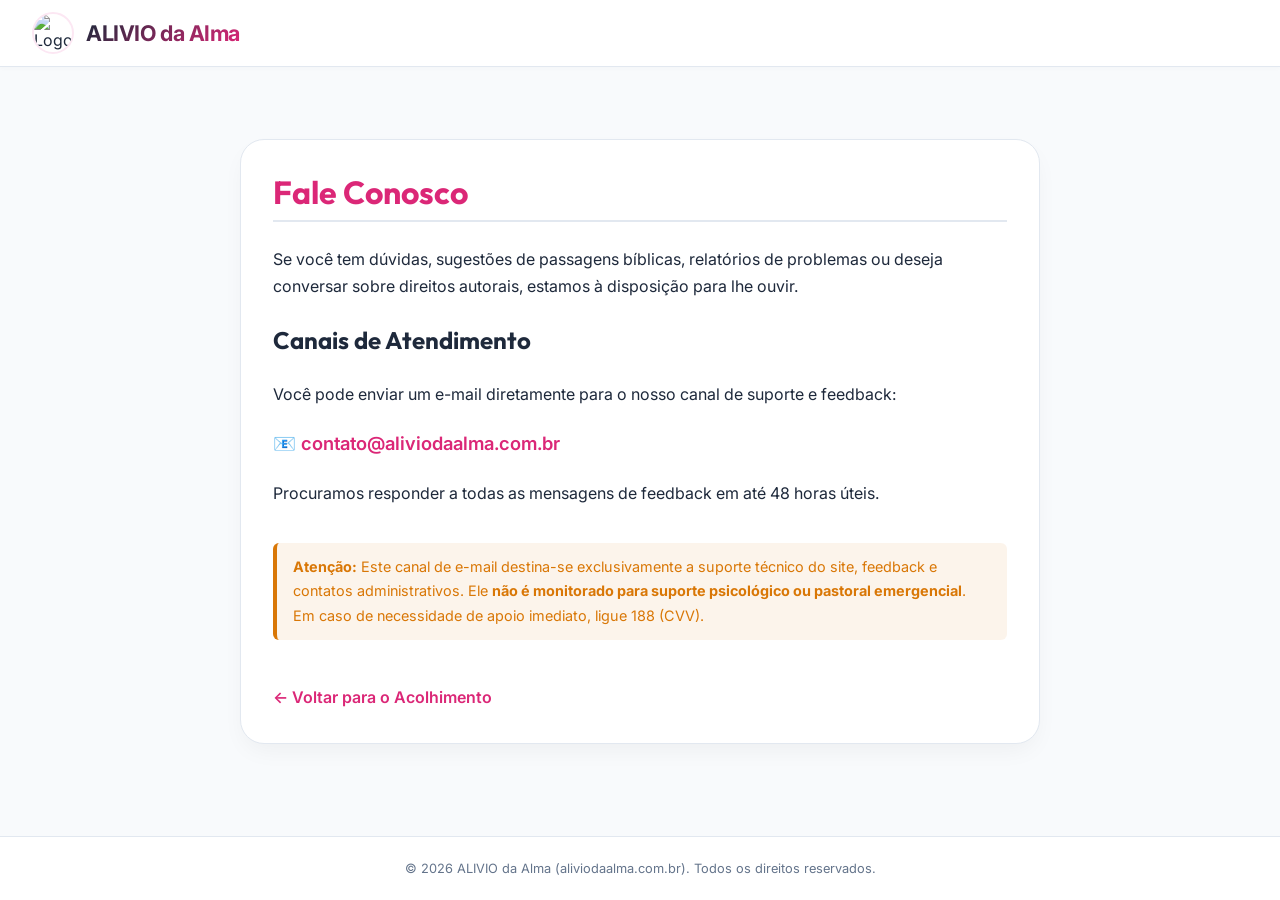
==== contato.html @ e8f315d5 "mplementação do ALIVIO DA ALMA v1.0" ====
<!DOCTYPE html>
<html lang="pt-BR">
<head>
  <meta charset="UTF-8">
  <meta name="viewport" content="width=device-width, initial-scale=1.0">
  <title>Contato — ALIVIO da Alma</title>
  <meta name="description" content="Entre em contato com a equipe do ALIVIO da Alma para suporte, feedback ou dúvidas.">
  <link rel="stylesheet" href="style.css">
</head>
<body>
  <header>
    <div class="logo-container">
      <img src="C:/Users/jfcne_felc0s1/.gemini/antigravity-ide/brain/b9b79a69-8cdb-42b5-97d2-70d0fd7cb376/logo_alivio_alma_1784216895215.png" alt="Logo ALIVIO da Alma" class="logo-img">
      <span class="logo-text">ALIVIO da Alma</span>
    </div>
  </header>

  <main style="display: block;">
    <div class="page-container">
      <h1 class="page-title">Fale Conosco</h1>
      <div class="page-content">
        <p>Se você tem dúvidas, sugestões de passagens bíblicas, relatórios de problemas ou deseja conversar sobre direitos autorais, estamos à disposição para lhe ouvir.</p>
        
        <h2>Canais de Atendimento</h2>
        <p>Você pode enviar um e-mail diretamente para o nosso canal de suporte e feedback:</p>
        <p style="font-size: 1.15rem; font-weight: 600; color: var(--color-accent);">
          📧 <a href="mailto:contato@aliviodaalma.com.br" style="color: var(--color-accent); text-decoration: none;">contato@aliviodaalma.com.br</a>
        </p>

        <p>Procuramos responder a todas as mensagens de feedback em até 48 horas úteis.</p>
        
        <div class="modal-warning-box" style="margin-top: 1rem;">
          <strong>Atenção:</strong> Este canal de e-mail destina-se exclusivamente a suporte técnico do site, feedback e contatos administrativos. Ele <strong>não é monitorado para suporte psicológico ou pastoral emergencial</strong>. Em caso de necessidade de apoio imediato, ligue 188 (CVV).
        </div>

        <a href="index.html" class="back-btn">← Voltar para o Acolhimento</a>
      </div>
    </div>
  </main>

  <footer>
    <p>&copy; 2026 ALIVIO da Alma (aliviodaalma.com.br). Todos os direitos reservados.</p>
  </footer>
</body>
</html>
---- style.css ----
/* style.css - Alívio da Alma Design System */

@import url('https://fonts.googleapis.com/css2?family=Outfit:wght@300;400;500;600;700&family=Inter:wght@300;400;500;600&display=swap');

:root {
  /* Cores e Tokens - Tema Claro Rosa & Cinza */
  --bg-main: #F8FAFC;      /* Fundo principal ultra claro */
  --bg-card: #FFFFFF;      /* Fundo dos cards puro branco */
  --bg-chat-user: #FCE7F3; /* Rosa claro suave (pink-100) */
  --bg-chat-bot: #F1F5F9;  /* Cinza claro/slate (slate-100) */
  --color-text: #1E293B;   /* Texto principal cinza escuro (slate-800) para excelente contraste */
  --color-muted: #64748B;  /* Cinza médio (slate-500) */
  --color-gold: #D97706;   /* Dourado/Amber mais escuro para leitura no fundo claro */
  --color-accent: #DB2777; /* Rosa escuro/pink ativo (pink-600) */
  
  --font-title: 'Outfit', sans-serif;
  --font-body: 'Inter', sans-serif;
}

* {
  box-sizing: border-box;
  margin: 0;
  padding: 0;
}

body {
  background-color: var(--bg-main);
  color: var(--color-text);
  font-family: var(--font-body);
  display: flex;
  flex-direction: column;
  min-height: 100vh;
  overflow-x: hidden;
}

h1, h2, h3, h4 {
  font-family: var(--font-title);
  color: var(--color-text);
}

/* Header */
header {
  background-color: var(--bg-card);
  border-bottom: 1px solid #E2E8F0;
  padding: 0.75rem 2rem;
  display: flex;
  justify-content: space-between;
  align-items: center;
  box-shadow: 0 2px 4px rgba(0,0,0,0.02);
}

.logo-container {
  display: flex;
  align-items: center;
  gap: 0.75rem;
}

.logo-img {
  width: 42px;
  height: 42px;
  object-fit: cover;
  border-radius: 50%;
  border: 2px solid var(--bg-chat-user);
}

.logo-text {
  font-size: 1.35rem;
  font-weight: 700;
  letter-spacing: -0.02em;
  background: linear-gradient(135deg, #1E293B 0%, var(--color-accent) 100%);
  -webkit-background-clip: text;
  -webkit-text-fill-color: transparent;
}

/* Badge de Status */
.status-badge {
  display: inline-flex;
  align-items: center;
  gap: 0.5rem;
  padding: 0.375rem 0.75rem;
  border-radius: 9999px;
  font-size: 0.75rem;
  font-weight: 600;
  background-color: #F1F5F9;
  border: 1px solid #E2E8F0;
  transition: all 0.3s ease;
}

.status-dot {
  width: 8px;
  height: 8px;
  border-radius: 50%;
  background-color: var(--color-muted);
}

/* Estados do Status */
.status-verifying { color: var(--color-muted); }
.status-verifying .status-dot { background-color: var(--color-muted); animation: pulse 1.5s infinite; }

.status-downloading { color: var(--color-gold); }
.status-downloading .status-dot { background-color: var(--color-gold); animation: pulse 1.5s infinite; }

.status-online { color: var(--color-accent); }
.status-online .status-dot { background-color: var(--color-accent); box-shadow: 0 0 8px var(--color-accent); }

.status-error { color: #EF4444; }
.status-error .status-dot { background-color: #EF4444; }

@keyframes pulse {
  0%, 100% { opacity: 0.4; }
  50% { opacity: 1; }
}

/* Layout Principal */
main {
  flex: 1;
  display: grid;
  grid-template-columns: 1fr 320px;
  max-width: 1440px;
  width: 100%;
  margin: 0 auto;
  padding: 1.5rem;
  gap: 1.5rem;
}

@media (max-width: 1024px) {
  main {
    grid-template-columns: 1fr;
  }
}

/* Container do Chat */
.chat-container {
  background-color: var(--bg-card);
  border-radius: 1.5rem;
  border: 1px solid #E2E8F0;
  display: flex;
  flex-direction: column;
  height: 600px;
  box-shadow: 0 10px 25px -5px rgba(0, 0, 0, 0.05);
}

.chat-box {
  flex: 1;
  overflow-y: auto;
  padding: 1.5rem;
  display: flex;
  flex-direction: column;
  gap: 1rem;
}

/* Custom Scrollbar */
.chat-box::-webkit-scrollbar {
  width: 6px;
}
.chat-box::-webkit-scrollbar-track {
  background: transparent;
}
.chat-box::-webkit-scrollbar-thumb {
  background: #475569;
  border-radius: 3px;
}

/* Balões de Mensagem */
.message {
  max-width: 75%;
  padding: 1rem 1.25rem;
  border-radius: 1.25rem;
  line-height: 1.5;
  font-size: 0.95rem;
  animation: fadeIn 0.3s ease-out;
}

@keyframes fadeIn {
  from { opacity: 0; transform: translateY(8px); }
  to { opacity: 1; transform: translateY(0); }
}

.message.user {
  align-self: flex-end;
  background-color: var(--bg-chat-user);
  color: #1E293B;
  font-weight: 500;
  border-bottom-right-radius: 0.25rem;
}

.message.bot {
  align-self: flex-start;
  background-color: var(--bg-chat-bot);
  color: var(--color-text);
  border-bottom-left-radius: 0.25rem;
}

.message.error {
  align-self: center;
  background-color: rgba(239, 68, 68, 0.15);
  border: 1px solid rgba(239, 68, 68, 0.3);
  color: #FCA5A5;
  max-width: 90%;
  text-align: center;
}

.message.warning {
  align-self: center;
  background-color: rgba(217, 119, 6, 0.08);
  border: 1px solid rgba(217, 119, 6, 0.2);
  color: var(--color-gold);
  max-width: 90%;
}

.message.warning a {
  color: var(--color-accent);
  font-weight: 600;
  text-decoration: underline;
}

/* Digitação */
.typing-indicator {
  display: flex;
  gap: 0.35rem;
  align-items: center;
  justify-content: center;
  padding: 0.5rem 0.25rem;
}

.typing-dot {
  width: 6px;
  height: 6px;
  border-radius: 50%;
  background-color: var(--color-muted);
  animation: bounce 1.4s infinite ease-in-out both;
}

.typing-dot:nth-child(1) { animation-delay: -0.32s; }
.typing-dot:nth-child(2) { animation-delay: -0.16s; }

@keyframes bounce {
  0%, 80%, 100% { transform: scale(0); }
  40% { transform: scale(1.0); }
}

/* Input Área */
.input-area {
  padding: 1rem 1.5rem;
  background-color: #F8FAFC;
  border-top: 1px solid #E2E8F0;
  border-bottom-left-radius: 1.5rem;
  border-bottom-right-radius: 1.5rem;
}

.input-container {
  display: flex;
  gap: 0.75rem;
}

.input-container input {
  flex: 1;
  background-color: #FFFFFF;
  border: 1px solid #E2E8F0;
  color: var(--color-text);
  padding: 0.875rem 1.25rem;
  border-radius: 0.75rem;
  outline: none;
  font-family: var(--font-body);
  font-size: 0.95rem;
  transition: all 0.2s ease;
}

.input-container input:focus {
  border-color: var(--bg-chat-user);
  box-shadow: 0 0 0 2px rgba(20, 184, 166, 0.2);
}

.input-container input:disabled {
  opacity: 0.5;
  cursor: not-allowed;
}

.send-btn {
  background-color: var(--color-accent);
  color: #FFFFFF;
  border: none;
  padding: 0 1.5rem;
  border-radius: 0.75rem;
  font-weight: 600;
  cursor: pointer;
  font-family: var(--font-body);
  transition: all 0.2s ease;
}

.send-btn:hover:not(:disabled) {
  background-color: var(--color-accent);
  transform: translateY(-1px);
}

.send-btn:disabled {
  opacity: 0.5;
  cursor: not-allowed;
}

/* Sidebar */
.sidebar {
  display: flex;
  flex-direction: column;
  gap: 1.5rem;
}

.card {
  background-color: var(--bg-card);
  border-radius: 1.5rem;
  border: 1px solid #E2E8F0;
  padding: 1.25rem;
  display: flex;
  flex-direction: column;
  gap: 0.75rem;
  box-shadow: 0 4px 6px -1px rgba(0, 0, 0, 0.02);
}

.card-title {
  font-size: 1.1rem;
  font-weight: 600;
  display: flex;
  align-items: center;
  gap: 0.5rem;
  color: var(--color-gold);
}

.card-content {
  font-size: 0.9rem;
  color: var(--color-muted);
  line-height: 1.5;
}

/* Reflexão Diária Card */
.reflection-text {
  font-style: italic;
}

.reflection-author {
  text-align: right;
  font-weight: 500;
  color: var(--color-text);
  margin-top: 0.25rem;
}

/* Ad Spaces */
.ad-container {
  display: flex;
  justify-content: center;
  align-items: center;
  background-color: #F1F5F9;
  border: 1px dashed #CBD5E1;
  border-radius: 0.5rem;
  color: var(--color-muted);
  font-size: 0.75rem;
  position: relative;
  overflow: hidden;
}

.ad-container img {
  width: 100%;
  height: 100%;
  object-fit: cover;
}

.ad-top {
  width: 728px;
  height: 90px;
  margin: 1rem auto 0 auto;
}

.ad-sidebar {
  width: 300px;
  height: 250px;
  align-self: center;
}

@media (max-width: 768px) {
  .ad-top {
    width: 100%;
    height: auto;
    min-height: 50px;
  }
}

/* Painel de Configuração/Flags do Chrome */
.flags-instructions {
  background-color: #FFFFFF;
  border: 1px solid #E2E8F0;
  border-radius: 1rem;
  padding: 1.5rem;
  margin-top: 1rem;
  box-shadow: 0 4px 6px -1px rgba(0, 0, 0, 0.02);
}

.flags-instructions h3 {
  color: var(--color-gold);
  margin-bottom: 0.75rem;
}

.flags-instructions ol {
  padding-left: 1.25rem;
  display: flex;
  flex-direction: column;
  gap: 0.5rem;
  font-size: 0.9rem;
  color: var(--color-text);
}

.code-badge {
  background-color: #F1F5F9;
  padding: 0.125rem 0.375rem;
  border-radius: 0.25rem;
  font-family: monospace;
  border: 1px solid #E2E8F0;
  user-select: all;
  color: #0F172A;
}

/* Modal Disclaimer */
.overlay {
  position: fixed;
  top: 0;
  left: 0;
  width: 100%;
  height: 100%;
  background-color: rgba(15, 23, 42, 0.6);
  display: flex;
  justify-content: center;
  align-items: center;
  z-index: 9999;
  padding: 1.5rem;
  backdrop-filter: blur(4px);
}

.modal {
  background-color: var(--bg-card);
  border: 1px solid #E2E8F0;
  border-radius: 1.5rem;
  max-width: 550px;
  width: 100%;
  padding: 2rem;
  box-shadow: 0 25px 50px -12px rgba(0, 0, 0, 0.1);
  animation: scaleIn 0.3s ease-out;
}

@keyframes scaleIn {
  from { transform: scale(0.95); opacity: 0; }
  to { transform: scale(1); opacity: 1; }
}

.modal-header {
  font-size: 1.5rem;
  font-weight: 700;
  margin-bottom: 1rem;
  color: var(--color-gold);
  text-align: center;
  display: flex;
  justify-content: center;
  align-items: center;
  gap: 0.5rem;
}

.modal-body {
  font-size: 0.95rem;
  line-height: 1.6;
  color: var(--color-text);
  display: flex;
  flex-direction: column;
  gap: 1rem;
  margin-bottom: 1.5rem;
}

.modal-warning-box {
  background-color: rgba(217, 119, 6, 0.08);
  border-left: 4px solid var(--color-gold);
  padding: 0.75rem 1rem;
  border-radius: 0.375rem;
  font-size: 0.9rem;
  color: var(--color-gold);
}

.modal-btn {
  width: 100%;
  background-color: var(--color-accent);
  color: #FFFFFF;
  border: none;
  padding: 0.875rem;
  border-radius: 0.75rem;
  font-size: 1rem;
  font-weight: 700;
  cursor: pointer;
  transition: all 0.2s ease;
}

.modal-btn:hover {
  background-color: var(--color-accent);
}

/* Rodapé */
footer {
  margin-top: auto;
  background-color: #FFFFFF;
  border-top: 1px solid #E2E8F0;
  padding: 1.5rem 2rem;
  text-align: center;
  font-size: 0.8rem;
  color: var(--color-muted);
}

.footer-links {
  display: flex;
  justify-content: center;
  gap: 1.5rem;
  margin-bottom: 0.75rem;
  flex-wrap: wrap;
}

.footer-links a {
  color: var(--color-muted);
  text-decoration: none;
  transition: color 0.2s ease;
}

.footer-links a:hover {
  color: var(--color-accent);
}

/* Estilo para as páginas de termos, política e contato */
.page-container {
  max-width: 800px;
  width: 100%;
  margin: 3rem auto;
  padding: 2rem;
  background-color: var(--bg-card);
  border: 1px solid #E2E8F0;
  border-radius: 1.5rem;
  box-shadow: 0 10px 25px -5px rgba(0, 0, 0, 0.05);
}

.page-title {
  font-size: 2rem;
  font-weight: 700;
  margin-bottom: 1.5rem;
  color: var(--color-accent);
  border-bottom: 2px solid #E2E8F0;
  padding-bottom: 0.5rem;
}

.page-content {
  line-height: 1.7;
  display: flex;
  flex-direction: column;
  gap: 1.25rem;
  font-size: 1rem;
}

.page-content p {
  color: var(--color-text);
}

.page-content ul {
  padding-left: 1.5rem;
  display: flex;
  flex-direction: column;
  gap: 0.5rem;
  color: var(--color-text);
}

.back-btn {
  display: inline-flex;
  align-items: center;
  gap: 0.5rem;
  margin-top: 1.5rem;
  color: var(--color-accent);
  text-decoration: none;
  font-weight: 600;
}

.back-btn:hover {
  text-decoration: underline;
}
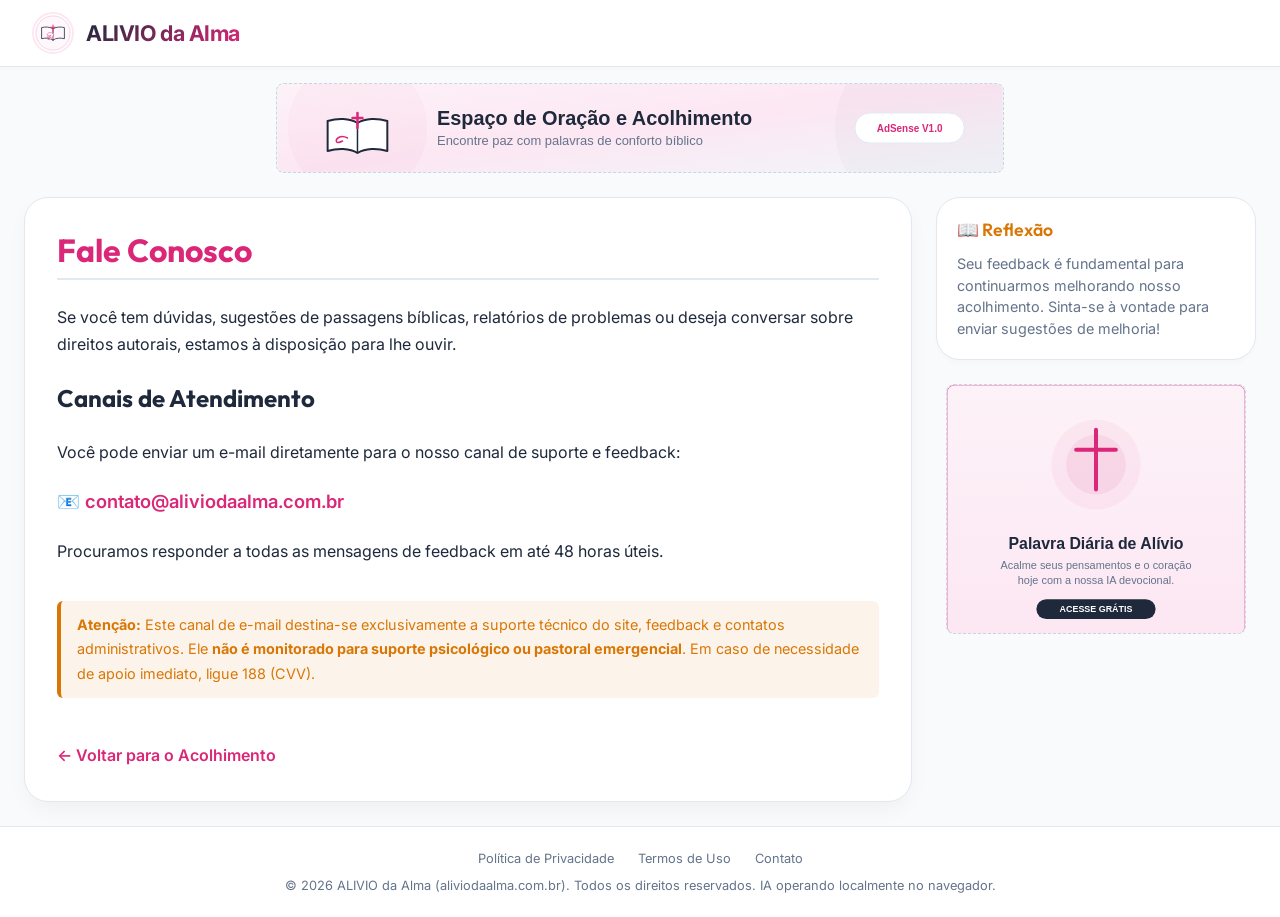
==== commit 817d3b47: "style: imagens em formato SVG nativo e padronizacao das paginas auxiliares" ====
--- a/contato.html
+++ b/contato.html
@@ -10,13 +10,18 @@
 <body>
   <header>
     <div class="logo-container">
-      <img src="C:/Users/jfcne_felc0s1/.gemini/antigravity-ide/brain/b9b79a69-8cdb-42b5-97d2-70d0fd7cb376/logo_alivio_alma_1784216895215.png" alt="Logo ALIVIO da Alma" class="logo-img">
+      <img src="logo_alivio_alma.svg" alt="Logo ALIVIO da Alma" class="logo-img">
       <span class="logo-text">ALIVIO da Alma</span>
     </div>
   </header>
 
-  <main style="display: block;">
-    <div class="page-container">
+  <!-- Bloco de Anuncio Topo (728x90) -->
+  <div id="gptTopAd" class="ad-container ad-top">
+    <img src="ad_banner_topo.svg" alt="Anúncio AdSense Topo">
+  </div>
+
+  <main style="display: grid; grid-template-columns: 1fr 320px; max-width: 1440px; width: 100%; margin: 0 auto; padding: 1.5rem; gap: 1.5rem;">
+    <div class="page-container" style="margin: 0; max-width: 100%;">
       <h1 class="page-title">Fale Conosco</h1>
       <div class="page-content">
         <p>Se você tem dúvidas, sugestões de passagens bíblicas, relatórios de problemas ou deseja conversar sobre direitos autorais, estamos à disposição para lhe ouvir.</p>
@@ -36,10 +41,27 @@
         <a href="index.html" class="back-btn">← Voltar para o Acolhimento</a>
       </div>
     </div>
+
+    <!-- Barra Lateral Padronizada com Anúncio AdSense -->
+    <aside class="sidebar">
+      <div class="card">
+        <h3 class="card-title">📖 Reflexão</h3>
+        <p class="card-content">Seu feedback é fundamental para continuarmos melhorando nosso acolhimento. Sinta-se à vontade para enviar sugestões de melhoria!</p>
+      </div>
+
+      <div id="gptSidebarAd" class="ad-container ad-sidebar">
+        <img src="ad_banner_lateral.svg" alt="Anúncio AdSense Lateral">
+      </div>
+    </aside>
   </main>
 
   <footer>
-    <p>&copy; 2026 ALIVIO da Alma (aliviodaalma.com.br). Todos os direitos reservados.</p>
+    <div class="footer-links">
+      <a href="politica-de-privacidade.html">Política de Privacidade</a>
+      <a href="termos-de-uso.html">Termos de Uso</a>
+      <a href="contato.html">Contato</a>
+    </div>
+    <p>&copy; 2026 ALIVIO da Alma (aliviodaalma.com.br). Todos os direitos reservados. IA operando localmente no navegador.</p>
   </footer>
 </body>
 </html>
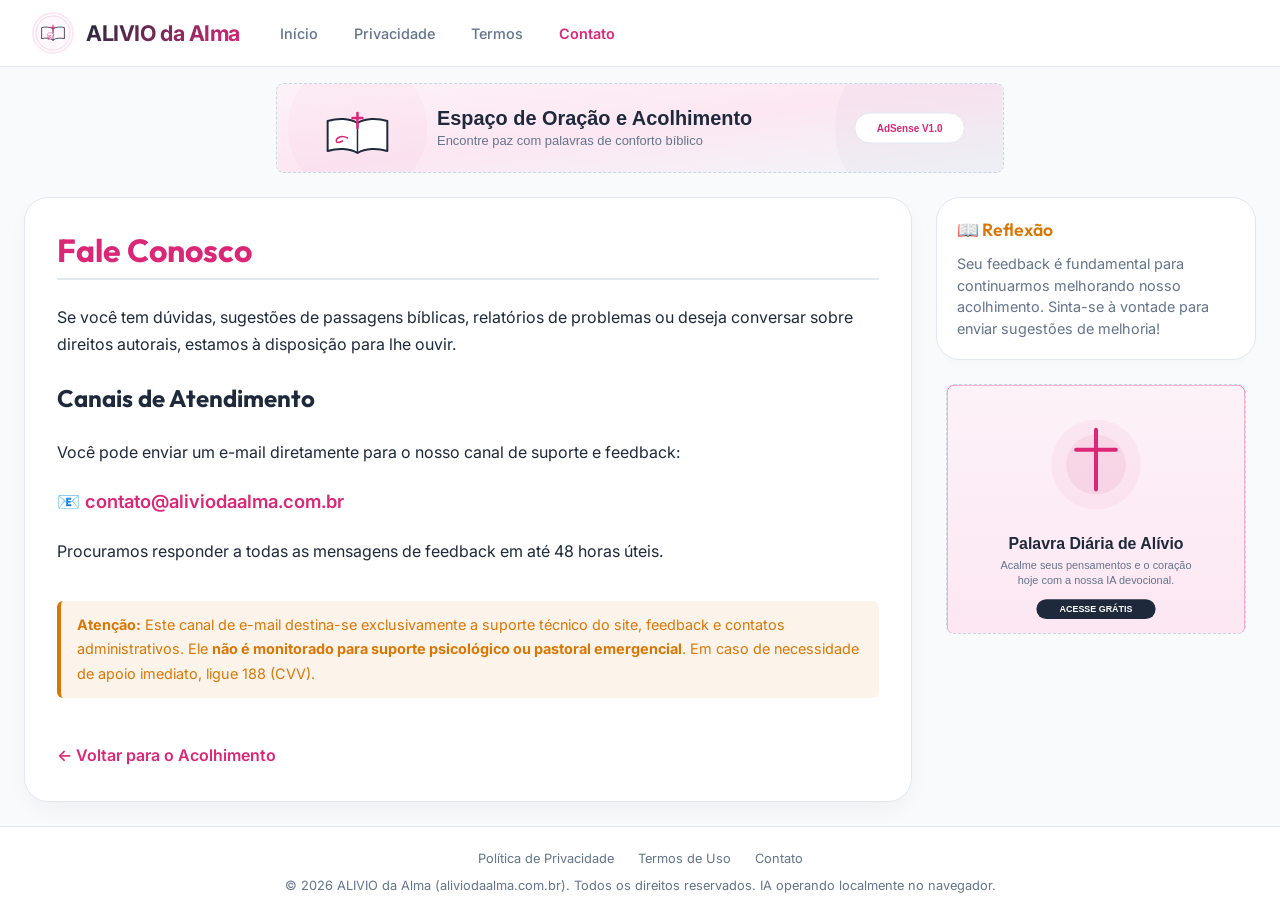
==== commit 3a1a3bf5: "feat: logo clicavel e menu de navegacao superior com link Home" ====
--- a/contato.html
+++ b/contato.html
@@ -6,12 +6,21 @@
   <title>Contato — ALIVIO da Alma</title>
   <meta name="description" content="Entre em contato com a equipe do ALIVIO da Alma para suporte, feedback ou dúvidas.">
   <link rel="stylesheet" href="style.css">
+  <link rel="icon" type="image/svg+xml" href="favicon.svg">
 </head>
 <body>
   <header>
-    <div class="logo-container">
-      <img src="logo_alivio_alma.svg" alt="Logo ALIVIO da Alma" class="logo-img">
-      <span class="logo-text">ALIVIO da Alma</span>
+    <div style="display: flex; align-items: center; gap: 2rem;">
+      <a href="index.html" class="logo-container" style="text-decoration: none;">
+        <img src="logo_alivio_alma.svg" alt="Logo ALIVIO da Alma" class="logo-img">
+        <span class="logo-text">ALIVIO da Alma</span>
+      </a>
+      <nav class="header-nav">
+        <a href="index.html" class="nav-link">Início</a>
+        <a href="politica-de-privacidade.html" class="nav-link">Privacidade</a>
+        <a href="termos-de-uso.html" class="nav-link">Termos</a>
+        <a href="contato.html" class="nav-link active">Contato</a>
+      </nav>
     </div>
   </header>
 
--- a/style.css
+++ b/style.css
@@ -72,6 +72,33 @@
   -webkit-text-fill-color: transparent;
 }
 
+/* Menu de Navegação no Cabeçalho */
+.header-nav {
+  display: flex;
+  gap: 1.25rem;
+  align-items: center;
+}
+
+.nav-link {
+  color: var(--color-muted);
+  text-decoration: none;
+  font-size: 0.9rem;
+  font-weight: 500;
+  transition: all 0.2s ease;
+  padding: 0.25rem 0.5rem;
+  border-radius: 0.375rem;
+}
+
+.nav-link:hover {
+  color: var(--color-accent);
+  background-color: rgba(219, 39, 119, 0.05);
+}
+
+.nav-link.active {
+  color: var(--color-accent);
+  font-weight: 600;
+}
+
 /* Badge de Status */
 .status-badge {
   display: inline-flex;
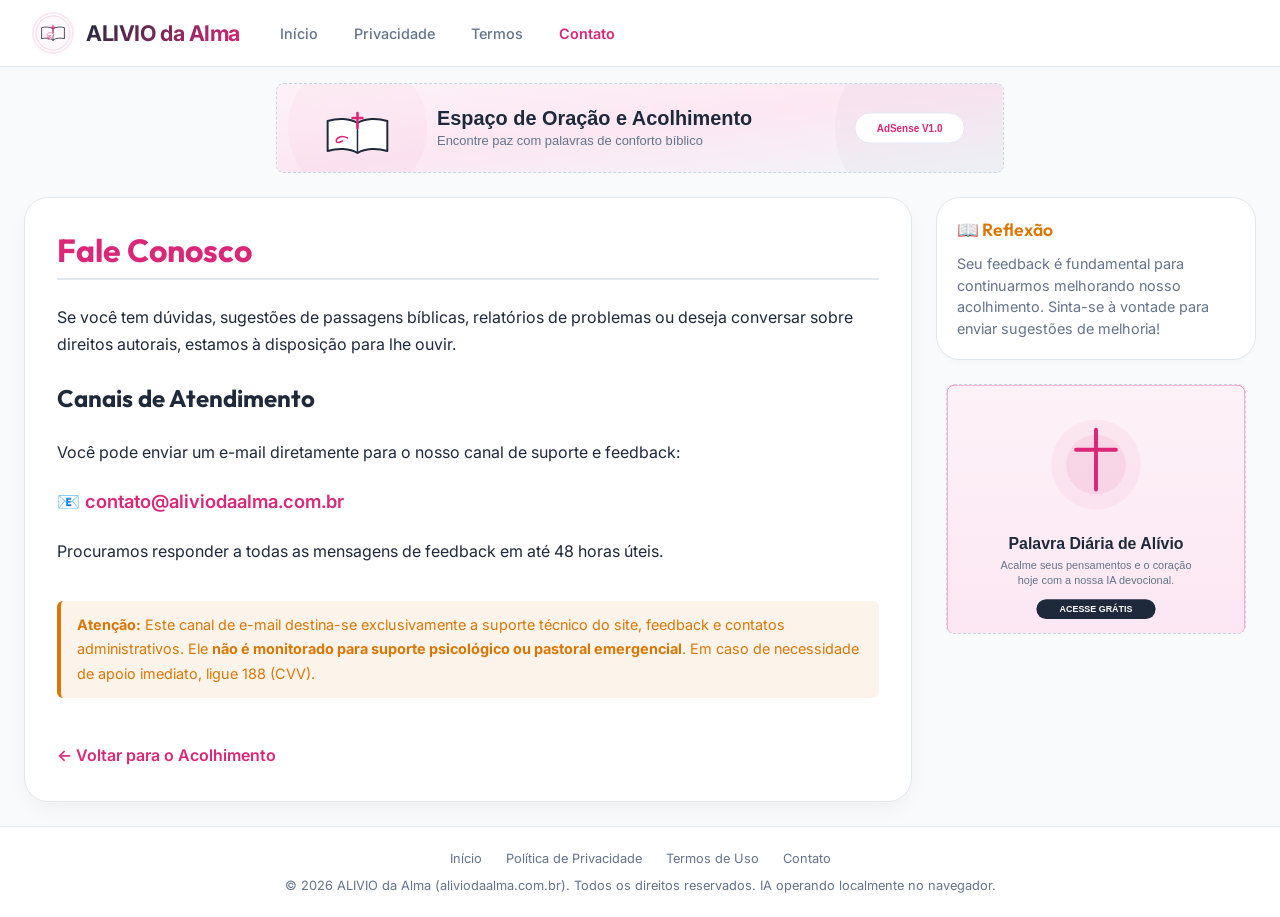
==== commit 4bb001a4: "feat: adicionar menu Inicio no rodape e criar instrucoes em AGENTS.md" ====
--- a/contato.html
+++ b/contato.html
@@ -66,6 +66,7 @@
 
   <footer>
     <div class="footer-links">
+      <a href="index.html">Início</a>
       <a href="politica-de-privacidade.html">Política de Privacidade</a>
       <a href="termos-de-uso.html">Termos de Uso</a>
       <a href="contato.html">Contato</a>
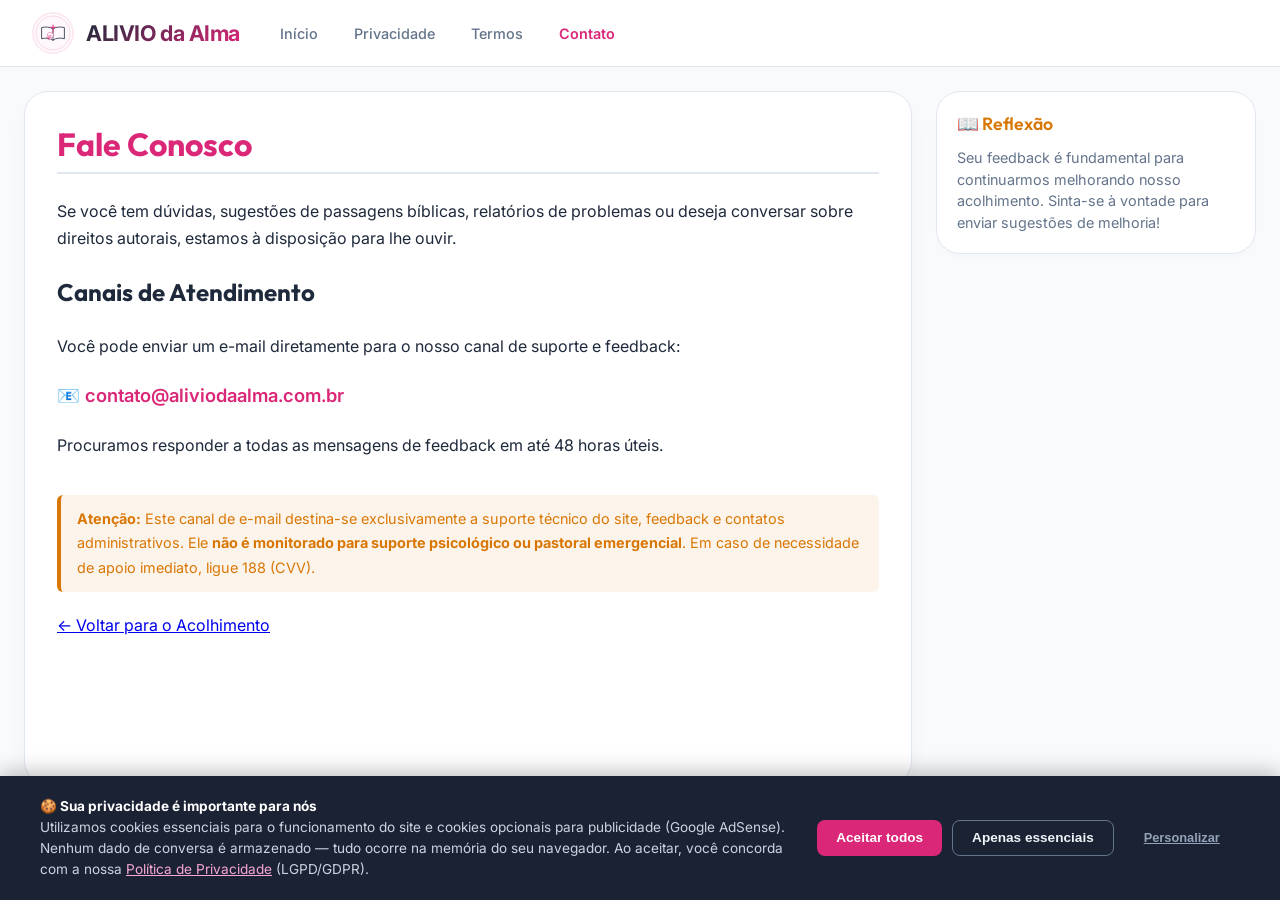
==== commit 90e7f539: "sistema completo de conformidade GDPR/LGPD" ====
--- a/contato.html
+++ b/contato.html
@@ -73,5 +73,7 @@
     </div>
     <p>&copy; 2026 ALIVIO da Alma (aliviodaalma.com.br). Todos os direitos reservados. IA operando localmente no navegador.</p>
   </footer>
+
+  <script src="gdpr.js" defer></script>
 </body>
 </html>
--- a/style.css
+++ b/style.css
@@ -12,7 +12,6 @@
   --color-muted: #64748B;  /* Cinza médio (slate-500) */
   --color-gold: #D97706;   /* Dourado/Amber mais escuro para leitura no fundo claro */
   --color-accent: #DB2777; /* Rosa escuro/pink ativo (pink-600) */
-  
   --font-title: 'Outfit', sans-serif;
   --font-body: 'Inter', sans-serif;
 }
@@ -150,11 +149,8 @@
   gap: 1.5rem;
 }
 
-@media (max-width: 1024px) {
-  main {
-    grid-template-columns: 1fr;
-  }
-}
+
+
 
 /* Container do Chat */
 .chat-container {
@@ -400,14 +396,6 @@
   width: 300px;
   height: 250px;
   align-self: center;
-}
-
-@media (max-width: 768px) {
-  .ad-top {
-    width: 100%;
-    height: auto;
-    min-height: 50px;
-  }
 }
 
 /* Painel de Configuração/Flags do Chrome */
@@ -521,7 +509,7 @@
 }
 
 .modal-btn:hover {
-  background-color: var(--color-accent);
+  background-color: #BE185D;
 }
 
 /* Rodapé */
@@ -586,24 +574,4 @@
   color: var(--color-text);
 }
 
-.page-content ul {
-  padding-left: 1.5rem;
-  display: flex;
-  flex-direction: column;
-  gap: 0.5rem;
-  color: var(--color-text);
-}
-
-.back-btn {
-  display: inline-flex;
-  align-items: center;
-  gap: 0.5rem;
-  margin-top: 1.5rem;
-  color: var(--color-accent);
-  text-decoration: none;
-  font-weight: 600;
-}
-
-.back-btn:hover {
-  text-decoration: underline;
-}
+
